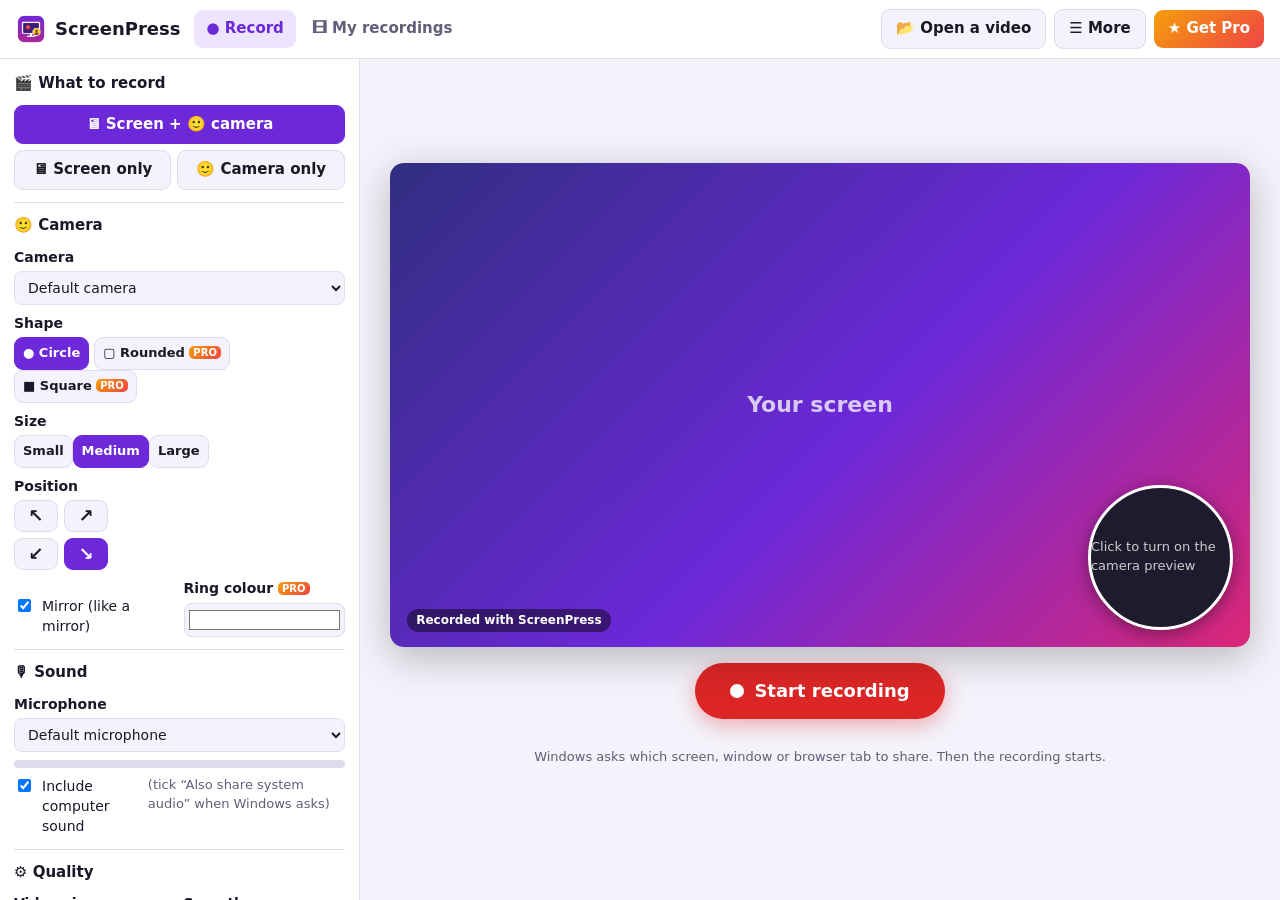
==== index.html @ 37275534 "ScreenPress v1" ====
<!doctype html>
<html lang="en">
<head>
  <meta charset="utf-8">
  <meta name="viewport" content="width=device-width, initial-scale=1">
  <title>ScreenPress – Screen Recorder with Webcam</title>
  <meta name="description" content="Record your screen with your webcam in a bubble, your microphone and computer sound. Trim, cut and save MP4 or WebM videos. Works offline, no account, no subscription.">
  <meta name="theme-color" content="#6d28d9">
  <link rel="manifest" href="manifest.json">
  <link rel="icon" href="icon-192.png">
  <link rel="stylesheet" href="style.css">
</head>
<body>
  <header class="topbar">
    <div class="brand"><img src="icon-192.png" alt="" width="30" height="30"><span>ScreenPress</span></div>
    <nav class="tabs" role="tablist">
      <button id="tabRec" class="tab on" role="tab">● Record</button>
      <button id="tabLib" class="tab" role="tab">🎞 My recordings <span id="libCount" class="badge"></span></button>
      <button id="tabEdit" class="tab" role="tab" hidden>✂ Edit</button>
    </nav>
    <span class="spacer"></span>
    <div class="top-btns">
      <button id="importBtn" class="tb" title="Open a video file to trim and cut">📂 Open a video</button>
      <button id="moreBtn" class="tb">☰ More</button>
      <button id="proBtn" class="pro-btn">★ Get Pro</button>
    </div>
    <div id="menu" class="menu" hidden>
      <a href="help.html" target="_blank" rel="noopener">❓ How to use ScreenPress</a>
      <a href="mailto:thequan03072002@gmail.com?subject=ScreenPress%20feedback">✉ Feedback &amp; support</a>
      <hr>
      <a href="https://apps.microsoft.com/detail/9P8M0CKNNJPM" target="_blank" rel="noopener">More apps: CaptionPress – automatic subtitles for your videos</a>
      <a href="https://apps.microsoft.com/detail/9NDCRGD5QFJ4" target="_blank" rel="noopener">More apps: RecipePress family cookbook maker</a>
    </div>
    <input id="importIn" type="file" accept="video/*,.webm,.mp4,.mov,.mkv" hidden>
  </header>

  <main id="viewRec" class="layout">
    <aside class="left">
      <section class="tool">
        <h2>🎬 What to record</h2>
        <div class="seg" id="modeSeg">
          <button data-mode="both" class="on">🖥 Screen + 🙂 camera</button>
          <button data-mode="screen">🖥 Screen only</button>
          <button data-mode="cam">🙂 Camera only</button>
        </div>
      </section>
      <section class="tool" id="camTool">
        <h2>🙂 Camera</h2>
        <label class="field">Camera<select id="camSel"><option value="">Default camera</option></select></label>
        <div class="field" id="shapeField">Shape<div class="seg small-seg" id="shapeSeg">
          <button data-shape="circle" class="on">● Circle</button>
          <button data-shape="rounded">▢ Rounded <span class="pro-tag">PRO</span></button>
          <button data-shape="square">■ Square <span class="pro-tag">PRO</span></button>
        </div></div>
        <div class="field" id="sizeField">Size<div class="seg small-seg" id="sizeSeg">
          <button data-size="s">Small</button><button data-size="m" class="on">Medium</button><button data-size="l">Large</button>
        </div></div>
        <div class="field" id="cornerField">Position<div class="corners" id="cornerPick">
          <button data-c="tl" title="Top left">↖</button><button data-c="tr" title="Top right">↗</button>
          <button data-c="bl" title="Bottom left">↙</button><button data-c="br" class="on" title="Bottom right">↘</button>
        </div></div>
        <div class="two">
          <label class="check"><input id="mirror" type="checkbox"> Mirror (like a mirror)</label>
          <label class="field" id="ringField">Ring colour <span class="pro-tag">PRO</span><input id="ring" type="color"></label>
        </div>
      </section>
      <section class="tool">
        <h2>🎙 Sound</h2>
        <label class="field">Microphone<select id="micSel"><option value="">Default microphone</option><option value="off">No microphone</option></select></label>
        <div class="meter" aria-hidden="true"><div id="micLevel"></div></div>
        <label class="check"><input id="sysAudio" type="checkbox"> Include computer sound <span class="muted">(tick “Also share system audio” when Windows asks)</span></label>
      </section>
      <section class="tool">
        <h2>⚙ Quality</h2>
        <div class="two">
          <label class="field">Video size<select id="resSel">
            <option value="720">HD 720p</option>
            <option value="1080">Full HD 1080p ★</option>
            <option value="1440">2K 1440p ★</option>
            <option value="2160">4K 2160p ★</option>
          </select></label>
          <label class="field">Smoothness<select id="fpsSel"><option value="30">30 frames/s</option><option value="60">60 frames/s ★</option></select></label>
        </div>
        <label class="field">Video file<select id="fmtSel"><option value="webm">WebM (plays in Edge, Chrome, YouTube)</option><option value="mp4">MP4 (plays everywhere) ★</option></select></label>
        <label class="check"><input id="countdown" type="checkbox"> Count down 3‑2‑1 before recording</label>
        <label class="check"><input id="cursor" type="checkbox"> Show the mouse pointer</label>
        <p class="hint pro-only">★ = Pro. Free recordings: up to 5 minutes, HD 720p, WebM, with a small “ScreenPress” mark.</p>
      </section>
      <p class="promise">🔒 Recordings stay on this PC – nothing is uploaded.<br>💳 Pay once for Pro – no subscription.</p>
      <p class="fb-note">💬 Something not working the way you want? Tell me – <a href="mailto:thequan03072002@gmail.com?subject=ScreenPress%20feedback">thequan03072002@gmail.com</a>. I read every message and improve the app.</p>
    </aside>

    <section class="stage">
      <div id="setupBox" class="setup">
        <div class="mock" id="mock">
          <div class="mock-screen" id="mockScreen"><span>Your screen</span></div>
          <div class="mock-cam" id="mockCam"><video id="camPrev" muted playsinline autoplay></video><span id="camHint">Camera preview</span></div>
          <div class="mock-wm pro-only">Recorded with ScreenPress</div>
        </div>
        <button id="recBtn" class="rec-btn"><span class="dot"></span> Start recording</button>
        <p class="muted center" id="recHint">Windows asks which screen, window or browser tab to share. Then the recording starts.</p>
        <p id="setHint" class="hint warn center"></p>
      </div>
      <div id="liveBox" class="live" hidden>
        <video id="livePrev" muted playsinline autoplay></video>
        <div class="live-bar">
          <span class="rec-ind"><span class="dot"></span><span id="liveTime">0:00</span></span>
          <span id="liveLimit" class="muted"></span>
          <span class="spacer"></span>
          <button id="pauseBtn" class="tb">⏸ Pause</button>
          <button id="muteBtn" class="tb">🎙 Mic on</button>
          <span class="corners mini" id="liveCorners"><button data-c="tl">↖</button><button data-c="tr">↗</button><button data-c="bl">↙</button><button data-c="br">↘</button></span>
          <button id="camToggle" class="tb">🙂 Hide camera</button>
          <button id="popBtn" class="tb" title="Small floating window with the controls, on top of other windows">⧉ Pop out controls</button>
          <button id="stopBtn" class="stop-btn">■ Stop</button>
        </div>
        <p class="muted center">Tip: switch to the window you want to show – ScreenPress keeps recording in the background. Stop with ■ Stop here or “Stop sharing” in the bar Windows shows.</p>
      </div>
      <div id="countBox" class="count" hidden><span id="countNum">3</span></div>
    </section>
  </main>

  <main id="viewLib" class="lib" hidden>
    <div class="lib-head"><h2>My recordings</h2><span id="storeLine" class="muted"></span></div>
    <div id="libList" class="lib-list"></div>
    <p id="libEmpty" class="muted center" hidden>No recordings yet. Click <b>● Record</b> to make your first one.</p>
  </main>

  <main id="viewEdit" class="edit" hidden>
    <div class="ed-main">
      <div class="ed-player"><video id="edVideo" playsinline></video><div id="edTitlePrev" class="title-prev" hidden></div></div>
      <div class="ed-ctrl">
        <button id="edPlay" class="tb">▶ Play</button>
        <span id="edTime" class="mono">0:00 / 0:00</span>
        <span class="spacer"></span>
        <span id="edKept" class="muted"></span>
      </div>
      <div class="timeline" id="timeline">
        <canvas id="tlCanvas"></canvas>
        <div id="tlSel" class="tl-sel" hidden></div>
        <div id="tlHead" class="tl-head"></div>
      </div>
      <p class="hint">Drag on the timeline to select a part. <b>Remove selection</b> cuts it out. Selecting the beginning or end trims it.</p>
      <div class="ed-tools">
        <button id="trimStart" class="tb" title="Remove everything before the playhead">⇤ Trim start here</button>
        <button id="trimEnd" class="tb" title="Remove everything after the playhead">Trim end here ⇥</button>
        <button id="cutSel" class="tb" disabled>✂ Remove selection</button>
        <button id="undoCut" class="tb" disabled>↶ Undo</button>
        <button id="resetCuts" class="ghost small">Keep everything</button>
      </div>
    </div>
    <aside class="ed-side">
      <section class="tool">
        <h2>Name</h2>
        <input id="edName" type="text" maxlength="120">
      </section>
      <section class="tool">
        <h2>🪧 Title at the start <span class="pro-tag">PRO</span></h2>
        <label class="check"><input id="tcOn" type="checkbox"> Show a title for 3 seconds</label>
        <input id="tcTitle" type="text" maxlength="80" placeholder="How to make a budget in Excel">
        <input id="tcSub" type="text" maxlength="120" placeholder="Small second line (optional)">
        <div class="two"><label class="field">Background<input id="tcBg" type="color"></label><label class="field">Text<input id="tcInk" type="color"></label></div>
      </section>
      <section class="tool">
        <h2>💾 Save the video</h2>
        <label class="field">File type<select id="exFmt"><option value="webm">WebM</option><option value="mp4">MP4 ★</option></select></label>
        <button id="exportBtn" class="primary">💾 Save video…</button>
        <p class="hint" id="exHint"></p>
        <div id="exProg" class="prog" hidden><div id="exBar"></div></div>
        <p id="exLine" class="muted"></p>
        <button id="exCancel" class="ghost small" hidden>Cancel</button>
      </section>
    </aside>
  </main>

  <dialog id="proDialog" class="dlg">
    <h2>ScreenPress Pro</h2>
    <p class="muted">One-time purchase. Yours forever on this Microsoft account. No subscription, ever.</p>
    <ul class="pro-list">
      <li><strong>Record as long as you like</strong> – free recordings stop at 5 minutes</li>
      <li><strong>No “ScreenPress” mark</strong> on your videos</li>
      <li><strong>Full HD, 2K and 4K</strong> and smooth 60 frames per second</li>
      <li><strong>MP4 videos</strong> that play everywhere – phones, PowerPoint, WhatsApp, every website</li>
      <li><strong>Cut out mistakes</strong> in the middle and add a title at the start</li>
      <li><strong>Rounded and square camera</strong> with a coloured ring</li>
    </ul>
    <p class="fb-note">💬 Something not working the way you want? Tell me – <a href="mailto:thequan03072002@gmail.com?subject=ScreenPress%20feedback">thequan03072002@gmail.com</a>. I read every message and improve the app.</p>
    <p id="proMsg" class="pro-msg" hidden></p>
    <div class="row-btns">
      <button id="buyBtn" class="primary" autofocus>Unlock Pro</button>
      <button id="restoreBtn" class="ghost">Restore purchase</button>
      <button id="closePro" class="ghost">Not now</button>
    </div>
  </dialog>
  <div id="toast" class="toast" hidden></div>
  <div id="restartBar" class="restart" hidden>A new version of ScreenPress is ready. <button id="restartBtn" class="primary">Restart now</button></div>
  <script src="draw.js"></script>
  <script src="app.js"></script>
</body>
</html>
---- style.css ----
:root { --bg: #f4f2fa; --card: #ffffff; --text: #1b1728; --muted: #645d78; --line: #e0dbee; --acc: #6d28d9; --acc-2: #ede4ff; --on-acc: #ffffff; --rec: #dc2626; --danger: #b42318; color-scheme: light dark; }
@media (prefers-color-scheme: dark) { :root { --bg: #110e19; --card: #1b1726; --text: #ece8f6; --muted: #a39cb8; --line: #2f2940; --acc: #a78bfa; --acc-2: #2e2350; --on-acc: #1a1030; --rec: #f87171; --danger: #f97066; } }
* { box-sizing: border-box; }
html, body { height: 100%; }
body { margin: 0; font: 15px/1.45 "Segoe UI", system-ui, sans-serif; background: var(--bg); color: var(--text); display: flex; flex-direction: column; }
[hidden] { display: none !important; }
h2 { font-size: 15px; margin: 0 0 2px; }
.topbar { position: relative; display: flex; align-items: center; gap: 14px; padding: 9px 16px; border-bottom: 1px solid var(--line); background: var(--card); flex-wrap: wrap; }
.brand { display: flex; align-items: center; gap: 9px; font-weight: 700; font-size: 18px; }
.brand img { border-radius: 7px; }
.spacer { flex: 1; }
.tabs { display: flex; gap: 4px; }
.tab { background: transparent; color: var(--muted); font-weight: 600; border: 0; padding: 8px 12px; border-radius: 9px; }
.tab.on { background: var(--acc-2); color: var(--acc); }
.badge { font-size: 12px; background: var(--line); color: var(--text); border-radius: 9px; padding: 0 6px; margin-left: 2px; }
.badge:empty { display: none; }
.top-btns { display: flex; gap: 8px; align-items: center; flex-wrap: wrap; justify-content: flex-end; }
button { font: inherit; border-radius: 9px; padding: 8px 14px; cursor: pointer; border: 1px solid transparent; }
button:disabled { opacity: .45; cursor: not-allowed; }
.tb { background: var(--bg); color: var(--text); border-color: var(--line); font-weight: 600; }
.tb:hover:not(:disabled), .ghost:hover:not(:disabled) { border-color: var(--acc); }
.primary { background: var(--acc); color: var(--on-acc); font-weight: 700; border-color: var(--acc); }
.ghost { background: transparent; color: var(--text); border-color: var(--line); }
.small { padding: 5px 10px; font-size: 13px; }
.pro-btn { background: linear-gradient(135deg, #f59e0b, #ef4444); color: #fff; font-weight: 700; border: 0; }
.pro-btn.is-pro { background: var(--acc-2); color: var(--acc); cursor: default; }
body.unlocked .pro-only, body.unlocked .pro-tag { display: none; }
.pro-tag { font-size: 10px; font-weight: 800; color: #fff; background: linear-gradient(135deg, #f59e0b, #ef4444); border-radius: 5px; padding: 1px 4px; vertical-align: 1px; }
.menu { position: absolute; right: 16px; top: 54px; z-index: 20; background: var(--card); border: 1px solid var(--line); border-radius: 12px; padding: 6px; display: flex; flex-direction: column; min-width: 320px; box-shadow: 0 10px 30px rgba(0,0,0,.25); }
.menu button, .menu a { text-align: left; background: transparent; color: var(--text); padding: 9px 12px; border-radius: 8px; text-decoration: none; border: 0; }
.menu button:hover, .menu a:hover { background: var(--acc-2); }
.menu hr { border: 0; border-top: 1px solid var(--line); margin: 4px 6px; }
.layout { flex: 1; min-height: 0; display: grid; grid-template-columns: 360px minmax(0, 1fr); }
.left { background: var(--card); border-right: 1px solid var(--line); padding: 14px; overflow: auto; display: flex; flex-direction: column; gap: 12px; }
.left > * { flex-shrink: 0; }
.tool { display: flex; flex-direction: column; gap: 8px; padding-bottom: 12px; border-bottom: 1px solid var(--line); }
.field { display: block; font-size: 14px; font-weight: 600; }
.field > input, .field > select, .field > div { display: block; margin-top: 4px; }
.two { display: grid; grid-template-columns: 1fr 1fr; gap: 8px; align-items: end; }
input[type=text], input[type=number], select { font: inherit; padding: 7px 9px; border-radius: 8px; border: 1px solid var(--line); background: var(--bg); color: var(--text); width: 100%; font-weight: 400; }
input[type=color] { width: 100%; height: 34px; border: 1px solid var(--line); border-radius: 8px; background: var(--bg); padding: 2px; }
.check { display: flex; align-items: flex-start; gap: 8px; font-size: 14px; cursor: pointer; }
.check input { margin-top: 3px; }
.hint { font-size: 13px; color: var(--muted); margin: 0; }
.warn { color: var(--danger); }
.muted { color: var(--muted); font-size: 13px; }
.center { text-align: center; }
.mono { font-variant-numeric: tabular-nums; }
.promise { font-size: 13px; color: var(--muted); margin: 0; }
.fb-note { font-size: 13px; background: var(--acc-2); border-radius: 9px; padding: 8px 10px; margin: 0; }
.fb-note a { color: var(--acc); font-weight: 600; }
.seg { display: flex; flex-wrap: wrap; gap: 6px; }
.seg button { flex: 1 1 auto; background: var(--bg); color: var(--text); border-color: var(--line); font-weight: 600; padding: 8px 10px; }
.seg button.on { background: var(--acc); color: var(--on-acc); border-color: var(--acc); }
.small-seg button { padding: 6px 8px; font-size: 13px; }
.corners { display: grid !important; grid-template-columns: 44px 44px; gap: 6px; }
.corners button { background: var(--bg); color: var(--text); border-color: var(--line); padding: 6px 0; font-size: 18px; line-height: 1; }
.corners button.on { background: var(--acc); color: var(--on-acc); border-color: var(--acc); }
.corners.mini { display: inline-grid !important; grid-template-columns: repeat(4, 34px); gap: 3px; }
.corners.mini button { font-size: 15px; padding: 5px 0; }
.meter { height: 8px; border-radius: 4px; background: var(--line); overflow: hidden; }
.meter div { height: 100%; width: 0; background: linear-gradient(90deg, #22c55e, #eab308 70%, #ef4444); transition: width .08s; }
.stage { position: relative; overflow: auto; padding: 24px; display: flex; flex-direction: column; align-items: center; justify-content: center; }
.setup { width: min(860px, 100%); display: flex; flex-direction: column; align-items: center; gap: 16px; }
.mock { position: relative; width: 100%; aspect-ratio: 16 / 9; border-radius: 14px; overflow: hidden; background: linear-gradient(135deg, #312e81, #6d28d9 55%, #db2777); box-shadow: 0 10px 40px rgba(0,0,0,.25); }
.mock-screen { position: absolute; inset: 0; display: flex; align-items: center; justify-content: center; color: rgba(255,255,255,.75); font-size: 22px; font-weight: 600; }
.mock.cam-only .mock-screen { display: none; }
.mock-cam { position: absolute; overflow: hidden; background: #1f1b2e; display: flex; align-items: center; justify-content: center; color: #ccc; font-size: 13px; box-shadow: 0 4px 18px rgba(0,0,0,.4); }
.mock-cam video { position: absolute; inset: 0; width: 100%; height: 100%; object-fit: cover; }
.mock-cam video.mirror { transform: scaleX(-1); }
.mock-cam span { position: relative; }
.mock-wm { position: absolute; left: 2%; bottom: 3%; background: rgba(0,0,0,.45); color: #fff; font-size: 12px; font-weight: 600; padding: 3px 9px; border-radius: 20px; }
.rec-btn { background: var(--rec); color: #fff; font-size: 18px; font-weight: 700; padding: 14px 34px; border-radius: 40px; display: flex; align-items: center; gap: 10px; box-shadow: 0 6px 20px rgba(220,38,38,.35); }
.rec-btn .dot, .rec-ind .dot { width: 14px; height: 14px; border-radius: 50%; background: #fff; display: inline-block; }
.rec-ind .dot { background: var(--rec); animation: blink 1s infinite; }
.rec-ind.paused .dot { animation: none; opacity: .4; }
@keyframes blink { 50% { opacity: .25; } }
.live { width: min(960px, 100%); display: flex; flex-direction: column; gap: 10px; }
.live video { width: 100%; max-height: 62vh; background: #000; border-radius: 12px; }
.live-bar { display: flex; align-items: center; gap: 8px; flex-wrap: wrap; background: var(--card); border: 1px solid var(--line); border-radius: 12px; padding: 8px 10px; }
.rec-ind { display: flex; align-items: center; gap: 8px; font-weight: 700; font-size: 18px; font-variant-numeric: tabular-nums; }
.stop-btn { background: var(--rec); color: #fff; font-weight: 700; }
.count { position: fixed; inset: 0; background: rgba(10, 6, 20, .55); display: flex; align-items: center; justify-content: center; z-index: 40; }
.count span { font-size: 160px; font-weight: 800; color: #fff; text-shadow: 0 6px 30px rgba(0,0,0,.5); }
.lib { flex: 1; overflow: auto; padding: 20px; }
.lib-head { display: flex; align-items: baseline; gap: 14px; margin-bottom: 14px; }
.lib-head h2 { font-size: 20px; }
.lib-list { display: grid; grid-template-columns: repeat(auto-fill, minmax(260px, 1fr)); gap: 14px; }
.card { background: var(--card); border: 1px solid var(--line); border-radius: 12px; overflow: hidden; display: flex; flex-direction: column; }
.card .thumb { aspect-ratio: 16 / 9; background: #000 center / contain no-repeat; position: relative; cursor: pointer; }
.card .dur { position: absolute; right: 6px; bottom: 6px; background: rgba(0,0,0,.7); color: #fff; font-size: 12px; padding: 1px 6px; border-radius: 5px; }
.card .body { padding: 10px; display: flex; flex-direction: column; gap: 6px; }
.card .name { font-weight: 600; word-break: break-word; }
.card .btns { display: flex; gap: 6px; flex-wrap: wrap; }
.card .btns button { padding: 5px 10px; font-size: 13px; }
.edit { flex: 1; min-height: 0; display: grid; grid-template-columns: minmax(0, 1fr) 320px; }
.ed-main { padding: 16px; overflow: auto; display: flex; flex-direction: column; gap: 10px; }
.ed-player { position: relative; background: #000; border-radius: 12px; overflow: hidden; display: flex; justify-content: center; }
.ed-player video { width: 100%; max-height: 56vh; display: block; }
.title-prev { position: absolute; inset: 0; display: flex; flex-direction: column; align-items: center; justify-content: center; text-align: center; padding: 6%; }
.title-prev b { font-size: clamp(18px, 4vw, 44px); }
.title-prev span { font-size: clamp(12px, 2vw, 22px); opacity: .85; margin-top: 8px; }
.ed-ctrl { display: flex; align-items: center; gap: 10px; }
.timeline { position: relative; height: 74px; border-radius: 10px; overflow: hidden; background: #000; cursor: crosshair; user-select: none; touch-action: none; }
.timeline canvas { width: 100%; height: 100%; display: block; }
.tl-sel { position: absolute; top: 0; bottom: 0; background: rgba(250, 204, 21, .3); border: 2px solid #facc15; pointer-events: none; }
.tl-head { position: absolute; top: 0; bottom: 0; width: 2px; background: #fff; box-shadow: 0 0 4px #000; pointer-events: none; }
.ed-tools { display: flex; gap: 8px; flex-wrap: wrap; }
.ed-side { background: var(--card); border-left: 1px solid var(--line); padding: 14px; overflow: auto; display: flex; flex-direction: column; gap: 12px; }
.prog { height: 10px; border-radius: 5px; background: var(--line); overflow: hidden; }
.prog div { height: 100%; width: 0; background: var(--acc); }
.dlg { border: 0; border-radius: 16px; padding: 22px 24px; max-width: 520px; background: var(--card); color: var(--text); box-shadow: 0 20px 60px rgba(0,0,0,.35); }
.dlg::backdrop { background: rgba(10, 6, 20, .5); }
.pro-list { padding-left: 20px; display: flex; flex-direction: column; gap: 6px; }
.pro-msg { background: var(--acc-2); border-radius: 9px; padding: 8px 10px; font-size: 14px; }
.row-btns { display: flex; gap: 8px; flex-wrap: wrap; margin-top: 12px; }
.toast { position: fixed; left: 50%; bottom: 24px; transform: translateX(-50%); background: #1b1728; color: #fff; padding: 10px 16px; border-radius: 10px; z-index: 50; max-width: 90vw; box-shadow: 0 8px 24px rgba(0,0,0,.3); }
.restart { position: fixed; left: 50%; top: 12px; transform: translateX(-50%); background: var(--card); border: 1px solid var(--line); padding: 8px 12px; border-radius: 12px; z-index: 60; display: flex; gap: 10px; align-items: center; box-shadow: 0 8px 24px rgba(0,0,0,.2); }
@media (max-width: 900px) { .layout, .edit { grid-template-columns: 1fr; } .left, .ed-side { border: 0; } }
.dlg h2 { font-size: 21px; margin-bottom: 4px; }
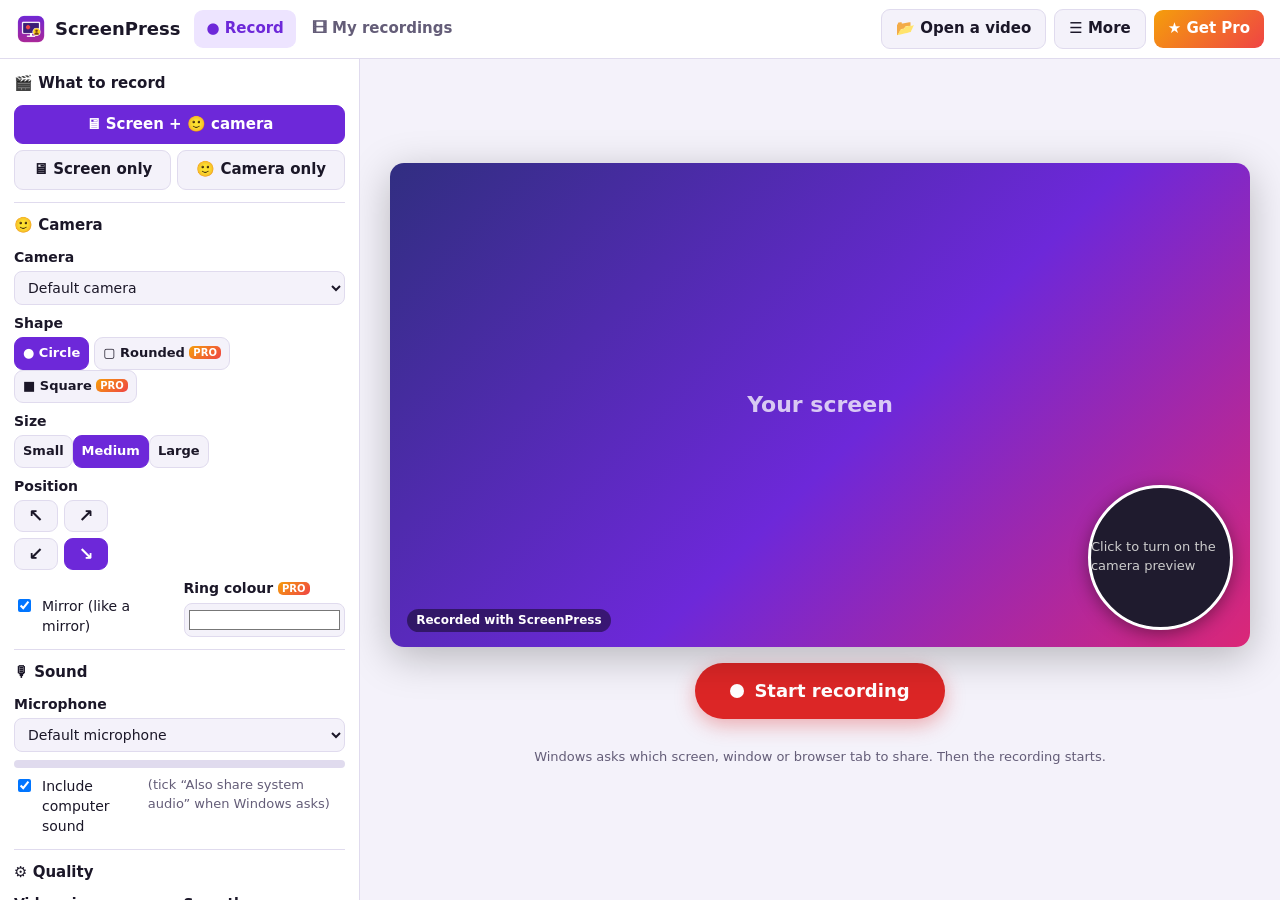
==== commit 7270b9de: "v3: meeting notes (transcript, speakers, remembered voices, Word minutes)" ====
--- a/index.html
+++ b/index.html
@@ -17,6 +17,7 @@
       <button id="tabRec" class="tab on" role="tab">● Record</button>
       <button id="tabLib" class="tab" role="tab">🎞 My recordings <span id="libCount" class="badge"></span></button>
       <button id="tabEdit" class="tab" role="tab" hidden>✂ Edit</button>
+      <button id="tabNotes" class="tab" role="tab" hidden>📝 Meeting notes</button>
     </nav>
     <span class="spacer"></span>
     <div class="top-btns">
@@ -162,6 +163,11 @@
         <div class="two"><label class="field">Background<input id="tcBg" type="color"></label><label class="field">Text<input id="tcInk" type="color"></label></div>
       </section>
       <section class="tool">
+        <h2>📝 Meeting notes</h2>
+        <p class="hint">Write down what was said, who said it, and save Word minutes.</p>
+        <button id="edNotes" class="tb">📝 Meeting notes…</button>
+      </section>
+      <section class="tool">
         <h2>💾 Save the video</h2>
         <label class="field">File type<select id="exFmt"><option value="webm">WebM</option><option value="mp4">MP4 ★</option></select></label>
         <button id="exportBtn" class="primary">💾 Save video…</button>
@@ -171,6 +177,41 @@
         <button id="exCancel" class="ghost small" hidden>Cancel</button>
       </section>
     </aside>
+  </main>
+
+
+  <main id="viewNotes" class="layout notes" hidden>
+    <aside class="left">
+      <section class="tool">
+        <h2>📝 Meeting notes</h2>
+        <div id="ntName" class="nt-name"></div>
+        <label class="field">Spoken language<select id="ntLang"></select></label>
+        <label class="field">Quality<select id="ntModel"></select></label>
+        <p id="ntHint" class="hint"></p>
+        <button id="ntGo" class="primary">✍ Write down what was said</button>
+        <div id="ntProg" class="prog" hidden><div id="ntBar"></div></div>
+        <p id="ntLine" class="muted"></p>
+        <button id="ntCancel" class="ghost small" hidden>■ Stop</button>
+      </section>
+      <section class="tool" id="ntSpkBox" hidden>
+        <h2>👥 Who is speaking <span class="pro-tag">PRO</span></h2>
+        <label class="field">How many people talk<select id="ntK"><option value="0">Find out automatically</option><option>2</option><option>3</option><option>4</option><option>5</option><option>6</option><option>7</option><option>8</option><option>9</option><option>10</option></select></label>
+        <button id="ntSpk" class="tb">👥 Find who is speaking</button>
+        <div id="ntPeople" class="nt-people"></div>
+        <button id="ntRemember" class="ghost small" hidden title="Remember the named voices so they are recognised next time">🧠 Remember voices</button>
+        <p id="ntBank" class="hint"></p>
+      </section>
+      <section class="tool" id="ntSaveBox" hidden>
+        <h2>💾 Save the notes</h2>
+        <button id="ntDocx" class="primary">📄 Meeting minutes – Word (.docx) <span class="pro-tag">PRO</span></button>
+        <button id="ntTxt" class="tb">📝 Transcript (.txt)</button>
+      </section>
+      <p class="promise">🔒 The AI runs on this PC – the meeting is never uploaded.</p>
+    </aside>
+    <section class="stage nt-stage">
+      <div class="nt-head"><audio id="ntAudio" controls preload="metadata"></audio><span id="ntCountLine" class="muted"></span></div>
+      <div id="ntList" class="nt-list"></div>
+    </section>
   </main>
 
   <dialog id="proDialog" class="dlg">
@@ -183,6 +224,7 @@
       <li><strong>MP4 videos</strong> that play everywhere – phones, PowerPoint, WhatsApp, every website</li>
       <li><strong>Cut out mistakes</strong> in the middle and add a title at the start</li>
       <li><strong>Rounded and square camera</strong> with a coloured ring</li>
+      <li><strong>Meeting notes</strong> – the whole meeting written down in every quality, who said what, remembered voices and Word minutes</li>
     </ul>
     <p class="fb-note">💬 Something not working the way you want? Tell me – <a href="mailto:thequan03072002@gmail.com?subject=ScreenPress%20feedback">thequan03072002@gmail.com</a>. I read every message and improve the app.</p>
     <p id="proMsg" class="pro-msg" hidden></p>
@@ -195,6 +237,7 @@
   <div id="toast" class="toast" hidden></div>
   <div id="restartBar" class="restart" hidden>A new version of ScreenPress is ready. <button id="restartBtn" class="primary">Restart now</button></div>
   <script src="draw.js"></script>
+  <script src="notes-core.js"></script>
   <script src="app.js"></script>
 </body>
 </html>
--- a/style.css
+++ b/style.css
@@ -118,3 +118,22 @@
 .restart { position: fixed; left: 50%; top: 12px; transform: translateX(-50%); background: var(--card); border: 1px solid var(--line); padding: 8px 12px; border-radius: 12px; z-index: 60; display: flex; gap: 10px; align-items: center; box-shadow: 0 8px 24px rgba(0,0,0,.2); }
 @media (max-width: 900px) { .layout, .edit { grid-template-columns: 1fr; } .left, .ed-side { border: 0; } }
 .dlg h2 { font-size: 21px; margin-bottom: 4px; }
+.notes .left { gap: 10px; }
+.nt-name { font-weight: 700; font-size: 16px; overflow-wrap: anywhere; }
+.stage.nt-stage { overflow: auto; padding: 16px; display: flex; flex-direction: column; gap: 10px; align-items: stretch; justify-content: flex-start; }
+.nt-head { display: flex; align-items: center; gap: 12px; position: sticky; top: -16px; margin-top: -16px; padding: 16px 0 8px; background: var(--bg); z-index: 2; width: 100%; max-width: 1100px; }
+.nt-head audio { flex: 1; max-width: 640px; }
+.nt-list { display: flex; flex-direction: column; gap: 6px; width: 100%; max-width: 1100px; }
+.nt-row { display: grid; grid-template-columns: 64px auto 1fr; gap: 8px; align-items: start; background: var(--card); border: 1px solid var(--line); border-radius: 10px; padding: 6px 8px; }
+.nt-row:not(:has(.nt-spk)) { grid-template-columns: 64px 1fr; }
+.nt-t { background: transparent; border: 0; color: var(--acc); font-variant-numeric: tabular-nums; padding: 6px 4px; font-weight: 600; }
+.nt-spk { width: auto; max-width: 170px; border-left: 5px solid var(--spk); font-weight: 600; }
+.nt-row textarea { font: inherit; width: 100%; border: 1px solid transparent; background: transparent; color: var(--text); resize: vertical; padding: 5px 6px; border-radius: 7px; min-height: 34px; }
+.nt-row textarea:focus { border-color: var(--line); background: var(--bg); outline: none; }
+.nt-empty { padding: 40px 10px; }
+.nt-people { display: flex; flex-direction: column; gap: 6px; }
+.nt-person { display: grid; grid-template-columns: 12px 1fr auto auto; gap: 6px; align-items: center; }
+.nt-person .dot { width: 12px; height: 12px; border-radius: 50%; }
+.nt-person .nt-merge { grid-column: 2 / -1; font-size: 13px; padding: 4px 6px; }
+.vb-chip { display: inline-flex; align-items: center; gap: 2px; background: var(--acc-2); border-radius: 12px; padding: 1px 4px 1px 9px; margin: 2px 0; font-size: 12px; color: var(--text); }
+.vb-chip button { background: transparent; border: 0; padding: 0 4px; color: var(--muted); font-size: 11px; }
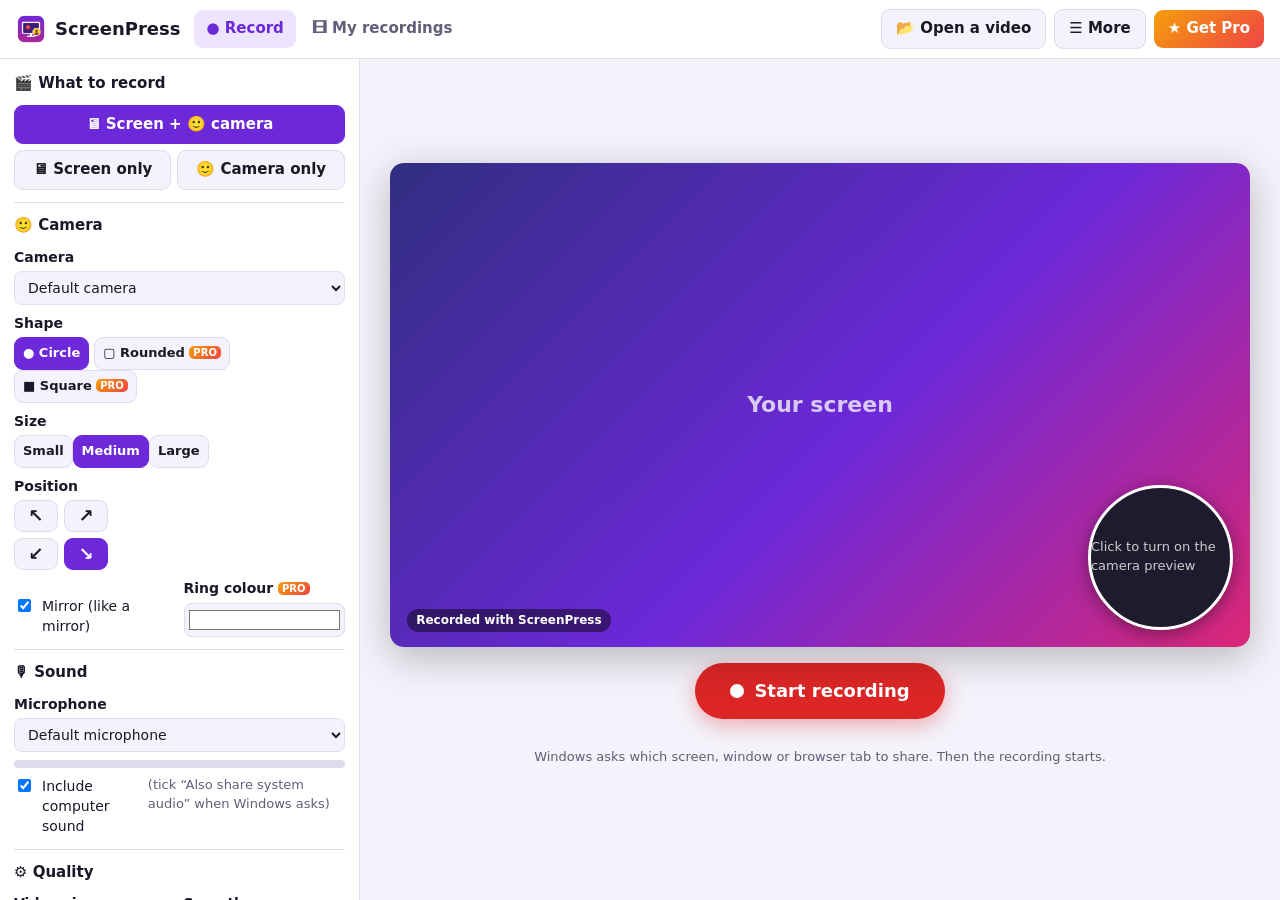
==== commit 560603ce: "Add Rate this app link and one-time rating question" ====
--- a/index.html
+++ b/index.html
@@ -239,5 +239,6 @@
   <script src="draw.js"></script>
   <script src="notes-core.js"></script>
   <script src="app.js"></script>
+  <script src="rate.js" data-id="9PDJ7G2HRVTG" data-app="ScreenPress"></script>
 </body>
 </html>
